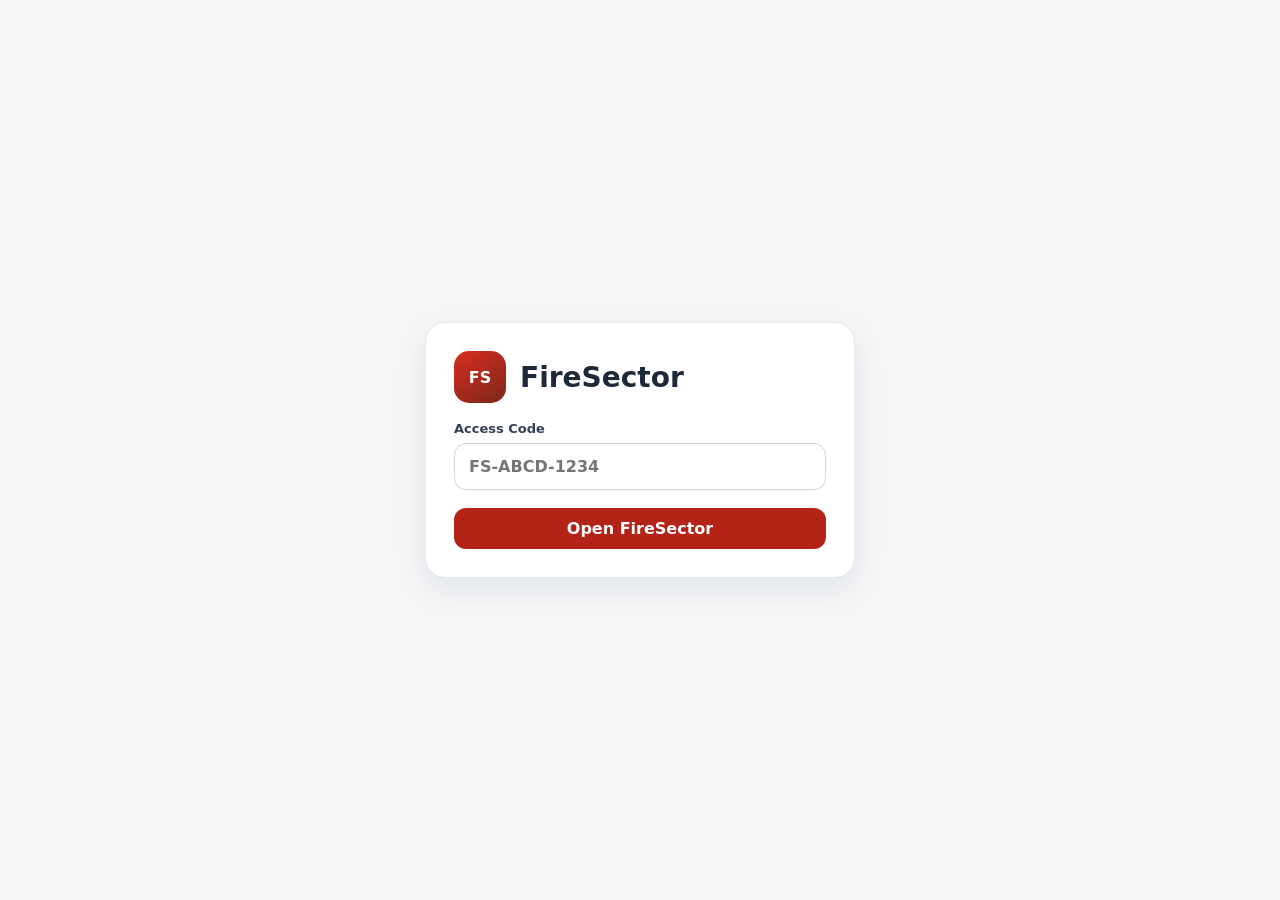
==== index.html @ ed6904ea "Add files via upload" ====
<!doctype html>
<html lang="en">
<head>
  <meta charset="utf-8">
  <meta name="viewport" content="width=device-width,initial-scale=1,viewport-fit=cover,user-scalable=no">
  <meta name="theme-color" content="#b42318">
  <meta name="description" content="FireSector Responder">
  <link rel="manifest" href="manifest.webmanifest">
  <link rel="apple-touch-icon" href="assets/icon-192.png">
  <link rel="icon" href="assets/icon-192.png">
  <link rel="stylesheet" href="styles.css">
  <title>FireSector</title>
</head>
<body>
  <section id="accessScreen" class="screen center">
    <form id="accessForm" class="card auth-card" novalidate>
      <div class="brand-stack">
        <div class="logo">FS</div>
        <div>
          <h1>FireSector</h1>
        </div>
      </div>

      <label>
        Access Code
        <input
          id="accessCode"
          type="text"
          inputmode="text"
          autocomplete="one-time-code"
          autocapitalize="characters"
          spellcheck="false"
          maxlength="12"
          placeholder="FS-ABCD-1234"
          required
        >
      </label>

      <div id="accessError" class="error hidden"></div>
      <button id="accessSubmit" type="submit">Open FireSector</button>
    </form>
  </section>

  <section id="mapScreen" class="map-screen hidden" aria-label="FireSector responder map">
    <div id="map" class="map" role="application" aria-label="FireSector map">
      <div id="tileLayer" class="tile-layer"></div>
      <svg id="farmBoundaryLayer" class="farm-boundary-layer" aria-hidden="true"></svg>
      <div id="radiusOverlay" class="radius-overlay hidden"></div>
      <svg id="navigationLayer" class="navigation-layer" aria-hidden="true"></svg>
      <div id="markerLayer" class="marker-layer"></div>
      <div id="locationCone" class="location-cone hidden"></div>
      <div id="locationDot" class="location-dot hidden"></div>
      <div id="markerDetails" class="marker-details hidden"></div>

      <div class="map-controls">
        <button id="zoomIn" class="map-button" type="button" aria-label="Zoom in">+</button>
        <button id="zoomOut" class="map-button" type="button" aria-label="Zoom out">−</button>
        <button id="recenter" class="map-button map-button-icon" type="button" aria-label="Recenter on current location">⌖</button>
      </div>

      <div id="mapAttribution" class="map-attribution">© OpenStreetMap contributors</div>
    </div>

    <header class="responder-header">
      <div class="brand compact">
        <div class="logo small">FS</div>
        <strong>FireSector</strong>
      </div>

      <div class="header-actions">
        <div id="countdown" class="countdown">—</div>
        <button id="menuButton" class="menu-button" type="button" aria-label="Open menu">☰</button>
      </div>
    </header>

    <div id="syncBadge" class="sync-badge hidden">Offline</div>

    <div id="navigationCard" class="navigation-card hidden">
      <div>
        <span>Nearest Water Point</span>
        <strong id="navigationName">—</strong>
        <small id="navigationDistance">—</small>
      </div>
      <button id="stopNavigation" class="icon-button" type="button" aria-label="Stop navigation">×</button>
    </div>

    <div id="menuBackdrop" class="menu-backdrop hidden"></div>
    <aside id="menuDrawer" class="menu-drawer hidden" aria-label="FireSector menu">
      <div class="menu-head">
        <div>
          <strong id="menuAreaName">FireSector</strong>
          <span id="menuScope">—</span>
        </div>
        <button id="closeMenu" class="icon-button" type="button" aria-label="Close menu">×</button>
      </div>

      <button id="menuRecenter" class="menu-row" type="button">
        <span>⌖</span>
        <strong>Current Location</strong>
      </button>
      <button id="nearestWater" class="menu-row" type="button">
        <span>◉</span>
        <strong>Nearest Water Point</strong>
      </button>
      <button id="toggleMapMode" class="menu-row" type="button">
        <span>▧</span>
        <div>
          <strong>Map Style</strong>
          <small id="mapModeLabel">Terrain</small>
        </div>
      </button>
      <button id="installButton" class="menu-row hidden" type="button">
        <span>⇩</span>
        <strong>Install FireSector</strong>
      </button>
      <button id="endAccess" class="menu-row danger-row" type="button">
        <span>×</span>
        <strong>Close Access</strong>
      </button>
    </aside>
  </section>

  <script src="app.js"></script>
</body>
</html>
---- styles.css ----
*{box-sizing:border-box}
:root{
  --bg:#f4f6f8;
  --surface:#fff;
  --text:#1d2939;
  --muted:#667085;
  --border:#e4e7ec;
  --brand:#b42318;
  --brand-dark:#7a271a;
  --brand-soft:#fef3f2;
  --blue:#175cd3;
  --blue-soft:#eff8ff;
  --marker-water:#1976d2;
  --marker-gate:#202124;
  --marker-landmark:#1f6b3a;
  --marker-fire:#f57c00;
  --radius-fill:rgba(126,188,255,.18);
  --radius-border:#235b92;
}
html,body{margin:0;width:100%;min-height:100%;background:var(--bg);color:var(--text);font-family:system-ui,-apple-system,Segoe UI,sans-serif;overscroll-behavior:none}
body{min-height:100vh}
button,input{font:inherit}
button{border:0;border-radius:12px;padding:11px 15px;font-weight:800;cursor:pointer;background:var(--brand);color:#fff}
button:disabled{opacity:.5;cursor:not-allowed}
.hidden{display:none!important}
.screen{min-height:100vh}
.center{display:grid;place-items:center;padding:24px}
.card{background:#fff;border:1px solid var(--border);border-radius:20px;padding:28px;box-shadow:0 12px 32px #10182814}
.auth-card{width:min(100%,430px);display:grid;gap:18px}
.brand-stack{display:flex;align-items:center;gap:14px}
.brand-stack h1{margin:0;font-size:28px}
.logo{width:52px;height:52px;border-radius:15px;display:grid;place-items:center;background:linear-gradient(145deg,#d92d20,var(--brand-dark));color:#fff;font-weight:900}
.logo.small{width:38px;height:38px;border-radius:11px}
label{display:grid;gap:7px;font-size:13px;font-weight:700;color:#344054}
input{width:100%;padding:13px 14px;border:1px solid #d0d5dd;border-radius:12px;background:#fff;color:var(--text);outline:none;font-size:16px}
input:focus{border-color:var(--blue);box-shadow:0 0 0 3px #dbeafe}
input::selection{background:#dbeafe;color:#1d2939}
.error{padding:11px 13px;border-radius:10px;background:#fef3f2;color:#b42318;border:1px solid #fecdca;font-size:13px}

.map-screen{position:fixed;inset:0;background:#dce8ef;overflow:hidden}
.map{position:absolute;inset:0;overflow:hidden;touch-action:none;user-select:none;background:#dce8ef;cursor:grab}
.map.dragging{cursor:grabbing}
.tile-layer{position:absolute;inset:0;overflow:hidden}
.map-tile{position:absolute;width:256px;height:256px;max-width:none;user-select:none;pointer-events:none}
.farm-boundary-layer,.navigation-layer{position:absolute;inset:0;width:100%;height:100%;pointer-events:none;overflow:visible}
.farm-boundary{fill:none;stroke:#0099ff;stroke-width:2;vector-effect:non-scaling-stroke}
.farm-boundary.private{stroke:#e11d48;stroke-width:3}
.farm-label{font:800 12px system-ui,-apple-system,Segoe UI,sans-serif;fill:#1d2939;paint-order:stroke;stroke:rgba(255,255,255,.9);stroke-width:3;stroke-linejoin:round}
.navigation-line{stroke:#4285f4;stroke-width:4.5;stroke-dasharray:7 7;stroke-linecap:round;opacity:.9}
.radius-overlay{position:absolute;border-radius:50%;background:var(--radius-fill);border:2px solid var(--radius-border);pointer-events:none;z-index:4;box-shadow:0 0 0 1px rgba(255,255,255,.28) inset}
.marker-layer{position:absolute;inset:0;z-index:8;pointer-events:none}
.map-marker{position:absolute;width:34px;height:34px;margin-left:-17px;margin-top:-28px;border:3px solid #fff;border-radius:50% 50% 50% 0;transform:rotate(-45deg);box-shadow:0 3px 8px rgba(16,24,40,.34);pointer-events:auto;cursor:pointer;padding:0;z-index:8}
.map-marker::after{content:'';position:absolute;width:10px;height:10px;border-radius:50%;background:#fff;left:9px;top:9px}
.map-marker.water{background:var(--marker-water)}
.map-marker.gate{background:var(--marker-gate)}
.map-marker.landmark{background:var(--marker-landmark)}
.map-marker.fire{background:var(--marker-fire)}
.map-marker.fire::before{content:'';position:absolute;inset:-9px;border-radius:50%;background:rgba(245,124,0,.27);animation:fire-pulse 1.45s ease-out infinite;transform:rotate(45deg);z-index:-1}
@keyframes fire-pulse{0%{transform:rotate(45deg) scale(.55);opacity:.95}100%{transform:rotate(45deg) scale(1.45);opacity:0}}
.map-marker.selected{z-index:28}
.marker-details{position:absolute;z-index:45;min-width:190px;max-width:min(280px,calc(100vw - 28px));transform:translate(-50%,calc(-100% - 38px));background:#fff;border:1px solid var(--border);border-radius:14px;padding:12px 13px;box-shadow:0 12px 30px rgba(16,24,40,.22);pointer-events:auto}
.marker-details strong{display:block;font-size:14px;margin-bottom:5px}
.marker-details dl{margin:0;display:grid;gap:4px}
.marker-details div{display:grid;grid-template-columns:auto 1fr;gap:8px;font-size:11px;line-height:1.35}
.marker-details dt{color:var(--muted);font-weight:800}
.marker-details dd{margin:0;color:#344054;min-width:0;word-break:break-word}
.marker-details .detail-action{width:100%;margin-top:9px;background:var(--blue)}

.location-dot{position:absolute;z-index:24;width:18px;height:18px;margin-left:-9px;margin-top:-9px;border-radius:50%;background:#2563eb;border:4px solid #fff;box-shadow:0 2px 10px rgba(37,99,235,.45);pointer-events:none}
.location-cone{position:absolute;z-index:22;width:0;height:0;margin-left:-42px;margin-top:-78px;border-left:42px solid transparent;border-right:42px solid transparent;border-bottom:92px solid rgba(37,99,235,.18);transform-origin:42px 78px;pointer-events:none;filter:drop-shadow(0 1px 1px rgba(37,99,235,.18))}

.responder-header{position:absolute;left:12px;right:12px;top:calc(12px + env(safe-area-inset-top));z-index:60;min-height:58px;padding:9px 10px 9px 12px;border:1px solid rgba(228,231,236,.92);border-radius:17px;background:rgba(255,255,255,.95);box-shadow:0 10px 26px rgba(16,24,40,.15);display:flex;align-items:center;justify-content:space-between;gap:12px;backdrop-filter:blur(10px)}
.brand.compact{display:flex;align-items:center;gap:9px;min-width:0}
.brand.compact strong{white-space:nowrap}
.header-actions{display:flex;align-items:center;gap:7px}
.countdown{padding:7px 10px;border-radius:999px;background:var(--brand-soft);color:var(--brand);font-size:12px;font-weight:900;white-space:nowrap}
.menu-button{width:42px;height:42px;padding:0;border-radius:12px;background:#101828;font-size:20px}
.map-controls{position:absolute;z-index:40;right:12px;top:calc(87px + env(safe-area-inset-top));display:grid;gap:6px}
.map-button{width:42px;height:42px;padding:0;background:#fff;color:#344054;border:1px solid #d0d5dd;font-size:22px;box-shadow:0 3px 10px rgba(16,24,40,.12)}
.map-button-icon{font-size:20px;color:var(--blue)}
.map-attribution{position:absolute;right:5px;bottom:4px;z-index:12;padding:2px 5px;background:rgba(255,255,255,.86);color:#475467;font-size:9px;border-radius:4px;pointer-events:none}
.sync-badge{position:absolute;z-index:55;left:50%;top:calc(82px + env(safe-area-inset-top));transform:translateX(-50%);padding:6px 10px;border-radius:999px;background:#fffaeb;color:#b54708;border:1px solid #fedf89;font-size:11px;font-weight:850;box-shadow:0 5px 14px rgba(16,24,40,.1)}

.menu-backdrop{position:absolute;inset:0;z-index:70;background:rgba(16,24,40,.34)}
.menu-drawer{position:absolute;right:0;top:0;bottom:0;z-index:75;width:min(86vw,340px);background:#fff;padding:calc(18px + env(safe-area-inset-top)) 14px calc(18px + env(safe-area-inset-bottom));box-shadow:-15px 0 35px rgba(16,24,40,.2);display:grid;align-content:start;gap:8px;overflow:auto}
.menu-head{display:flex;align-items:flex-start;justify-content:space-between;gap:12px;padding:4px 4px 14px;border-bottom:1px solid var(--border);margin-bottom:4px}
.menu-head>div{display:grid;gap:3px}
.menu-head span{font-size:12px;color:var(--muted)}
.icon-button{width:38px;height:38px;padding:0;display:grid;place-items:center;background:#fff;color:#475467;border:1px solid #d0d5dd;font-size:22px}
.menu-row{width:100%;display:grid;grid-template-columns:30px 1fr;align-items:center;gap:8px;text-align:left;background:#fff;color:#344054;border:1px solid transparent;padding:12px 10px}
.menu-row:hover,.menu-row:active{background:#f9fafb;border-color:#eaecf0}
.menu-row>span{font-size:19px;text-align:center;color:#475467}
.menu-row>div{display:grid;gap:2px}
.menu-row small{color:var(--muted);font-weight:700}
.danger-row{color:#b42318;margin-top:8px;border-top:1px solid #f2f4f7;border-radius:0;padding-top:18px}
.danger-row>span{color:#b42318}

.navigation-card{position:absolute;left:12px;right:12px;bottom:calc(12px + env(safe-area-inset-bottom));z-index:58;background:#fff;border:1px solid var(--border);border-radius:16px;padding:13px 13px 13px 15px;box-shadow:0 10px 28px rgba(16,24,40,.18);display:grid;grid-template-columns:1fr auto;align-items:center;gap:12px}
.navigation-card>div{display:grid;gap:2px;min-width:0}
.navigation-card span{font-size:10px;letter-spacing:.08em;color:var(--blue);font-weight:900;text-transform:uppercase}
.navigation-card strong{white-space:nowrap;overflow:hidden;text-overflow:ellipsis}
.navigation-card small{color:var(--muted)}

@media(max-width:480px){
  .center{padding:18px}
  .card{padding:23px}
  .responder-header{left:8px;right:8px;top:calc(8px + env(safe-area-inset-top))}
  .map-controls{right:8px;top:calc(82px + env(safe-area-inset-top))}
  .countdown{font-size:11px;padding:7px 8px}
  .brand.compact strong{font-size:14px}
  .navigation-card{left:8px;right:8px;bottom:calc(8px + env(safe-area-inset-bottom))}
}

@media(prefers-reduced-motion:reduce){
  .map-marker.fire::before{animation:none;opacity:.28}
}
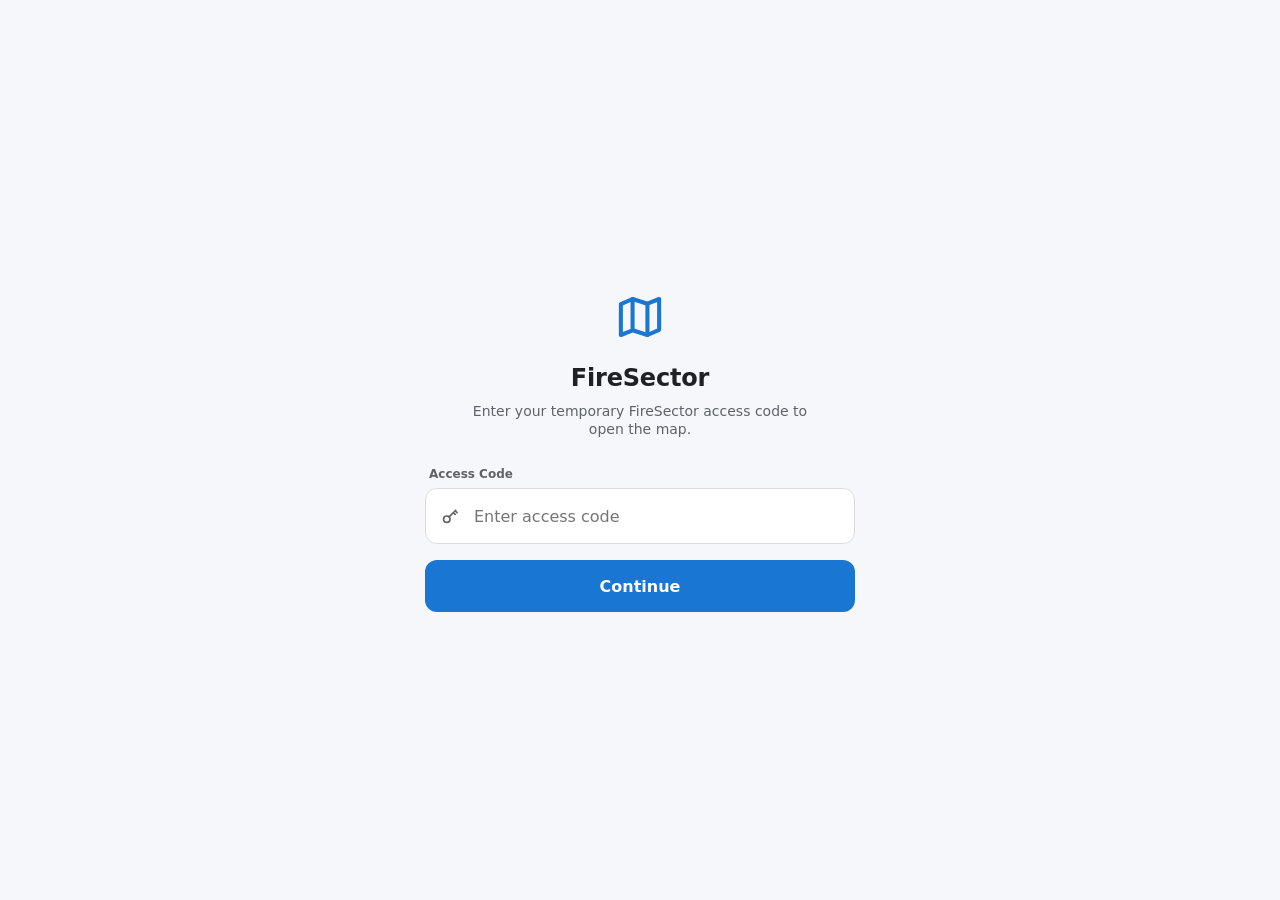
==== commit b6a21883: "Add files via upload" ====
--- a/index.html
+++ b/index.html
@@ -3,7 +3,7 @@
 <head>
   <meta charset="utf-8">
   <meta name="viewport" content="width=device-width,initial-scale=1,viewport-fit=cover,user-scalable=no">
-  <meta name="theme-color" content="#b42318">
+  <meta name="theme-color" content="#f5f7fa">
   <meta name="description" content="FireSector Responder">
   <link rel="manifest" href="manifest.webmanifest">
   <link rel="apple-touch-icon" href="assets/icon-192.png">
@@ -12,32 +12,40 @@
   <title>FireSector</title>
 </head>
 <body>
-  <section id="accessScreen" class="screen center">
-    <form id="accessForm" class="card auth-card" novalidate>
-      <div class="brand-stack">
-        <div class="logo">FS</div>
-        <div>
-          <h1>FireSector</h1>
+  <section id="accessScreen" class="screen access-screen">
+    <form id="accessForm" class="access-form" novalidate>
+      <div class="access-map-icon" aria-hidden="true">
+        <svg viewBox="0 0 24 24" focusable="false">
+          <path d="M3.5 6.3 8.7 4l6.6 2.1L20.5 4v13.7L15.3 20l-6.6-2.1L3.5 20V6.3Z"/>
+          <path d="M8.7 4v13.9M15.3 6.1V20"/>
+        </svg>
+      </div>
+      <h1>FireSector</h1>
+      <p class="access-intro">Enter your temporary FireSector access code to open the map.</p>
+
+      <label class="access-field">
+        <span>Access Code</span>
+        <div class="input-with-icon">
+          <svg viewBox="0 0 24 24" aria-hidden="true">
+            <circle cx="8.5" cy="15.5" r="3.5"/>
+            <path d="m11 13 7.3-7.3M15.7 8.3l2 2M17.7 6.3l2 2"/>
+          </svg>
+          <input
+            id="accessCode"
+            type="text"
+            inputmode="text"
+            autocomplete="one-time-code"
+            autocapitalize="characters"
+            spellcheck="false"
+            maxlength="12"
+            placeholder="Enter access code"
+            required
+          >
         </div>
-      </div>
-
-      <label>
-        Access Code
-        <input
-          id="accessCode"
-          type="text"
-          inputmode="text"
-          autocomplete="one-time-code"
-          autocapitalize="characters"
-          spellcheck="false"
-          maxlength="12"
-          placeholder="FS-ABCD-1234"
-          required
-        >
       </label>
 
       <div id="accessError" class="error hidden"></div>
-      <button id="accessSubmit" type="submit">Open FireSector</button>
+      <button id="accessSubmit" class="continue-button" type="submit">Continue</button>
     </form>
   </section>
 
@@ -48,74 +56,88 @@
       <div id="radiusOverlay" class="radius-overlay hidden"></div>
       <svg id="navigationLayer" class="navigation-layer" aria-hidden="true"></svg>
       <div id="markerLayer" class="marker-layer"></div>
-      <div id="locationCone" class="location-cone hidden"></div>
+      <div id="locationCone" class="location-cone hidden" aria-hidden="true">
+        <svg viewBox="0 0 36 48" focusable="false">
+          <path d="M18 2.5 32 43 18 36.2 4 43 18 2.5Z"/>
+        </svg>
+      </div>
       <div id="locationDot" class="location-dot hidden"></div>
       <div id="markerDetails" class="marker-details hidden"></div>
-
-      <div class="map-controls">
-        <button id="zoomIn" class="map-button" type="button" aria-label="Zoom in">+</button>
-        <button id="zoomOut" class="map-button" type="button" aria-label="Zoom out">−</button>
-        <button id="recenter" class="map-button map-button-icon" type="button" aria-label="Recenter on current location">⌖</button>
+      <button id="mapInfoButton" class="map-info-button" type="button" aria-label="Map information" aria-expanded="false">
+        <span aria-hidden="true">i</span>
+      </button>
+      <div id="mapInfoPanel" class="map-info-panel hidden" role="status">
+        <span id="mapAttributionText">© OpenStreetMap contributors</span>
       </div>
-
-      <div id="mapAttribution" class="map-attribution">© OpenStreetMap contributors</div>
     </div>
 
-    <header class="responder-header">
-      <div class="brand compact">
-        <div class="logo small">FS</div>
-        <strong>FireSector</strong>
-      </div>
+    <button id="menuButton" class="floating-button menu-fab" type="button" aria-label="Open menu">
+      <svg viewBox="0 0 24 24" aria-hidden="true"><path d="M4 7h16M4 12h16M4 17h16"/></svg>
+    </button>
 
-      <div class="header-actions">
-        <div id="countdown" class="countdown">—</div>
-        <button id="menuButton" class="menu-button" type="button" aria-label="Open menu">☰</button>
-      </div>
-    </header>
+    <div class="expiry-pill" aria-live="polite">
+      <svg viewBox="0 0 24 24" aria-hidden="true">
+        <circle cx="12" cy="13" r="7.5"/>
+        <path d="M12 5.5V3M9.5 3h5M12 13V9.5M12 13l2.7 1.7"/>
+      </svg>
+      <strong>Expires in <span id="countdown">—</span></strong>
+    </div>
 
     <div id="syncBadge" class="sync-badge hidden">Offline</div>
 
+    <div class="map-action-row">
+      <button id="nearestWater" class="floating-button action-fab" type="button" aria-label="Nearest Water Point">
+        <svg class="water-icon" viewBox="0 0 24 24" aria-hidden="true">
+          <path d="M12 3.2c-1.4 2.7-5.3 6.7-5.3 10.6A5.3 5.3 0 0 0 12 19.1a5.3 5.3 0 0 0 5.3-5.3C17.3 9.9 13.4 5.9 12 3.2Z"/>
+        </svg>
+      </button>
+      <button id="recenter" class="floating-button action-fab" type="button" aria-label="Re-centre on my location">
+        <svg viewBox="0 0 24 24" aria-hidden="true">
+          <circle cx="12" cy="12" r="5"/>
+          <circle cx="12" cy="12" r="1.4" class="fill"/>
+          <path d="M12 2.7v3M12 18.3v3M2.7 12h3M18.3 12h3"/>
+        </svg>
+      </button>
+    </div>
+
     <div id="navigationCard" class="navigation-card hidden">
+      <div class="navigation-water-icon" aria-hidden="true">
+        <svg viewBox="0 0 24 24"><path d="M12 3.2c-1.4 2.7-5.3 6.7-5.3 10.6A5.3 5.3 0 0 0 12 19.1a5.3 5.3 0 0 0 5.3-5.3C17.3 9.9 13.4 5.9 12 3.2Z"/></svg>
+      </div>
       <div>
         <span>Nearest Water Point</span>
         <strong id="navigationName">—</strong>
         <small id="navigationDistance">—</small>
       </div>
-      <button id="stopNavigation" class="icon-button" type="button" aria-label="Stop navigation">×</button>
+      <button id="stopNavigation" class="navigation-close" type="button" aria-label="Stop navigation">×</button>
     </div>
 
     <div id="menuBackdrop" class="menu-backdrop hidden"></div>
-    <aside id="menuDrawer" class="menu-drawer hidden" aria-label="FireSector menu">
-      <div class="menu-head">
-        <div>
-          <strong id="menuAreaName">FireSector</strong>
-          <span id="menuScope">—</span>
-        </div>
-        <button id="closeMenu" class="icon-button" type="button" aria-label="Close menu">×</button>
-      </div>
+    <aside id="menuDrawer" class="menu-drawer hidden" aria-label="Emergency Map menu">
+      <div class="drawer-title">Emergency Map</div>
+      <div class="drawer-divider"></div>
+      <div class="drawer-section-title">Map View</div>
 
-      <button id="menuRecenter" class="menu-row" type="button">
-        <span>⌖</span>
-        <strong>Current Location</strong>
+      <button id="terrainView" class="map-view-row selected" type="button">
+        <svg viewBox="0 0 24 24" aria-hidden="true">
+          <path d="m3.5 6.3 5.2-2.2 6.6 2.1 5.2-2.1v13.6l-5.2 2.2-6.6-2.1-5.2 2.1V6.3Z"/>
+          <path d="M8.7 4.1v13.7M15.3 6.2v13.7"/>
+        </svg>
+        <span>Terrain</span>
+        <span class="map-view-check" aria-hidden="true">
+          <svg viewBox="0 0 24 24"><circle cx="12" cy="12" r="10" class="fill-circle"/><path d="m7.6 12.3 2.8 2.8 6-6" class="check-path"/></svg>
+        </span>
       </button>
-      <button id="nearestWater" class="menu-row" type="button">
-        <span>◉</span>
-        <strong>Nearest Water Point</strong>
-      </button>
-      <button id="toggleMapMode" class="menu-row" type="button">
-        <span>▧</span>
-        <div>
-          <strong>Map Style</strong>
-          <small id="mapModeLabel">Terrain</small>
-        </div>
-      </button>
-      <button id="installButton" class="menu-row hidden" type="button">
-        <span>⇩</span>
-        <strong>Install FireSector</strong>
-      </button>
-      <button id="endAccess" class="menu-row danger-row" type="button">
-        <span>×</span>
-        <strong>Close Access</strong>
+
+      <button id="satelliteView" class="map-view-row" type="button">
+        <svg viewBox="0 0 24 24" aria-hidden="true">
+          <path d="m7.2 13.5 3.3 3.3M10 10.7l3.3 3.3M12.8 7.9l3.3 3.3M8.8 17.2l-2.2 2.2-3.9-3.9 2.2-2.2M15.2 4.2 17.4 2l3.9 3.9-2.2 2.2M10.7 16.9 16.9 10.7"/>
+          <path d="M14.8 18.8c2 .1 3.8-.6 5.2-2M5.2 9.2c-.1-2 .6-3.8 2-5.2"/>
+        </svg>
+        <span>Satellite / Hybrid</span>
+        <span class="map-view-check" aria-hidden="true">
+          <svg viewBox="0 0 24 24"><circle cx="12" cy="12" r="10" class="fill-circle"/><path d="m7.6 12.3 2.8 2.8 6-6" class="check-path"/></svg>
+        </span>
       </button>
     </aside>
   </section>
--- a/styles.css
+++ b/styles.css
@@ -1,116 +1,171 @@
 *{box-sizing:border-box}
 :root{
-  --bg:#f4f6f8;
-  --surface:#fff;
-  --text:#1d2939;
-  --muted:#667085;
-  --border:#e4e7ec;
-  --brand:#b42318;
-  --brand-dark:#7a271a;
-  --brand-soft:#fef3f2;
-  --blue:#175cd3;
-  --blue-soft:#eff8ff;
-  --marker-water:#1976d2;
-  --marker-gate:#202124;
-  --marker-landmark:#1f6b3a;
-  --marker-fire:#f57c00;
+  --bg:#f5f7fa;
+  --surface:#ffffff;
+  --text:#202124;
+  --muted:#666666;
+  --border:#dadce0;
+  --blue:#1976d2;
+  --blue-dark:#0d47a1;
+  --blue-soft:#e8f1fd;
+  --purple:#6f52b5;
+  --orange:#f57c00;
+  --orange-dark:#e65100;
+  --gate:#202124;
+  --gate-outline:#050505;
+  --landmark:#1f6b3a;
+  --landmark-outline:#124425;
   --radius-fill:rgba(126,188,255,.18);
   --radius-border:#235b92;
 }
-html,body{margin:0;width:100%;min-height:100%;background:var(--bg);color:var(--text);font-family:system-ui,-apple-system,Segoe UI,sans-serif;overscroll-behavior:none}
+html,body{margin:0;width:100%;min-height:100%;background:var(--bg);color:var(--text);font-family:system-ui,-apple-system,BlinkMacSystemFont,"Segoe UI",sans-serif;overscroll-behavior:none}
 body{min-height:100vh}
 button,input{font:inherit}
-button{border:0;border-radius:12px;padding:11px 15px;font-weight:800;cursor:pointer;background:var(--brand);color:#fff}
-button:disabled{opacity:.5;cursor:not-allowed}
+button{cursor:pointer}
+button:disabled{opacity:.55;cursor:not-allowed}
 .hidden{display:none!important}
 .screen{min-height:100vh}
-.center{display:grid;place-items:center;padding:24px}
-.card{background:#fff;border:1px solid var(--border);border-radius:20px;padding:28px;box-shadow:0 12px 32px #10182814}
-.auth-card{width:min(100%,430px);display:grid;gap:18px}
-.brand-stack{display:flex;align-items:center;gap:14px}
-.brand-stack h1{margin:0;font-size:28px}
-.logo{width:52px;height:52px;border-radius:15px;display:grid;place-items:center;background:linear-gradient(145deg,#d92d20,var(--brand-dark));color:#fff;font-weight:900}
-.logo.small{width:38px;height:38px;border-radius:11px}
-label{display:grid;gap:7px;font-size:13px;font-weight:700;color:#344054}
-input{width:100%;padding:13px 14px;border:1px solid #d0d5dd;border-radius:12px;background:#fff;color:var(--text);outline:none;font-size:16px}
-input:focus{border-color:var(--blue);box-shadow:0 0 0 3px #dbeafe}
-input::selection{background:#dbeafe;color:#1d2939}
-.error{padding:11px 13px;border-radius:10px;background:#fef3f2;color:#b42318;border:1px solid #fecdca;font-size:13px}
 
-.map-screen{position:fixed;inset:0;background:#dce8ef;overflow:hidden}
-.map{position:absolute;inset:0;overflow:hidden;touch-action:none;user-select:none;background:#dce8ef;cursor:grab}
+/* Access screen — mirrors the Android Emergency app */
+.access-screen{display:flex;align-items:center;justify-content:center;padding:28px;background:#f5f7fa}
+.access-form{width:min(100%,430px);display:flex;flex-direction:column;align-items:stretch;text-align:center}
+.access-map-icon{width:58px;height:58px;display:grid;place-items:center;margin:0 auto 18px;color:var(--blue)}
+.access-map-icon svg{width:54px;height:54px;fill:none;stroke:currentColor;stroke-width:1.8;stroke-linecap:round;stroke-linejoin:round}
+.access-form h1{margin:0;color:#202124;font-size:24px;line-height:1.2;font-weight:800;letter-spacing:-.2px}
+.access-intro{margin:9px auto 28px;max-width:360px;color:#5f6368;font-size:14px;line-height:1.35}
+.access-field{display:block;text-align:left}
+.access-field>span{display:block;margin:0 0 7px 4px;color:#5f6368;font-size:12px;font-weight:600}
+.input-with-icon{position:relative}
+.input-with-icon>svg{position:absolute;left:14px;top:50%;width:22px;height:22px;transform:translateY(-50%);fill:none;stroke:#5f6368;stroke-width:1.8;stroke-linecap:round;stroke-linejoin:round;pointer-events:none}
+input{width:100%;height:56px;padding:0 15px 0 48px;border:1px solid #dadce0;border-radius:12px;background:#fff;color:#202124;outline:none;font-size:16px;transition:border-color .12s ease,box-shadow .12s ease}
+input:focus{border-color:var(--blue);box-shadow:0 0 0 1px var(--blue)}
+input::selection{background:#dbeafe;color:#202124}
+.error{margin-top:10px;padding:10px 12px;border-radius:10px;background:#fef3f2;color:#b42318;border:1px solid #fecdca;font-size:13px;text-align:left}
+.continue-button{width:100%;height:52px;margin-top:16px;border:0;border-radius:12px;background:var(--blue);color:#fff;font-size:16px;font-weight:700;box-shadow:none}
+.continue-button:active{background:#1565c0}
+
+/* Map */
+.map-screen{position:fixed;inset:0;background:#ebe7df;overflow:hidden}
+.map{position:absolute;inset:0;overflow:hidden;touch-action:none;user-select:none;background:#ebe7df;cursor:grab}
 .map.dragging{cursor:grabbing}
 .tile-layer{position:absolute;inset:0;overflow:hidden}
 .map-tile{position:absolute;width:256px;height:256px;max-width:none;user-select:none;pointer-events:none}
 .farm-boundary-layer,.navigation-layer{position:absolute;inset:0;width:100%;height:100%;pointer-events:none;overflow:visible}
-.farm-boundary{fill:none;stroke:#0099ff;stroke-width:2;vector-effect:non-scaling-stroke}
-.farm-boundary.private{stroke:#e11d48;stroke-width:3}
-.farm-label{font:800 12px system-ui,-apple-system,Segoe UI,sans-serif;fill:#1d2939;paint-order:stroke;stroke:rgba(255,255,255,.9);stroke-width:3;stroke-linejoin:round}
+.farm-boundary{fill:none;stroke:#0797df;stroke-width:2.2;vector-effect:non-scaling-stroke}
+.farm-boundary.private{stroke:#ed174c;stroke-width:3}
+.farm-label{font:700 13px system-ui,-apple-system,"Segoe UI",sans-serif;fill:#263238;paint-order:stroke;stroke:rgba(255,255,255,.9);stroke-width:3;stroke-linejoin:round}
 .navigation-line{stroke:#4285f4;stroke-width:4.5;stroke-dasharray:7 7;stroke-linecap:round;opacity:.9}
-.radius-overlay{position:absolute;border-radius:50%;background:var(--radius-fill);border:2px solid var(--radius-border);pointer-events:none;z-index:4;box-shadow:0 0 0 1px rgba(255,255,255,.28) inset}
+.radius-overlay{position:absolute;border-radius:50%;background:var(--radius-fill);border:2px solid var(--radius-border);pointer-events:none;z-index:4;box-shadow:0 0 0 1px rgba(255,255,255,.18) inset}
 .marker-layer{position:absolute;inset:0;z-index:8;pointer-events:none}
-.map-marker{position:absolute;width:34px;height:34px;margin-left:-17px;margin-top:-28px;border:3px solid #fff;border-radius:50% 50% 50% 0;transform:rotate(-45deg);box-shadow:0 3px 8px rgba(16,24,40,.34);pointer-events:auto;cursor:pointer;padding:0;z-index:8}
-.map-marker::after{content:'';position:absolute;width:10px;height:10px;border-radius:50%;background:#fff;left:9px;top:9px}
-.map-marker.water{background:var(--marker-water)}
-.map-marker.gate{background:var(--marker-gate)}
-.map-marker.landmark{background:var(--marker-landmark)}
-.map-marker.fire{background:var(--marker-fire)}
-.map-marker.fire::before{content:'';position:absolute;inset:-9px;border-radius:50%;background:rgba(245,124,0,.27);animation:fire-pulse 1.45s ease-out infinite;transform:rotate(45deg);z-index:-1}
-@keyframes fire-pulse{0%{transform:rotate(45deg) scale(.55);opacity:.95}100%{transform:rotate(45deg) scale(1.45);opacity:0}}
-.map-marker.selected{z-index:28}
-.marker-details{position:absolute;z-index:45;min-width:190px;max-width:min(280px,calc(100vw - 28px));transform:translate(-50%,calc(-100% - 38px));background:#fff;border:1px solid var(--border);border-radius:14px;padding:12px 13px;box-shadow:0 12px 30px rgba(16,24,40,.22);pointer-events:auto}
+
+/* Android-style map pins */
+.map-marker{position:absolute;width:60px;height:74px;margin-left:-30px;margin-top:-74px;border:0;background:transparent;padding:0;pointer-events:auto;cursor:pointer;z-index:8;overflow:visible;filter:drop-shadow(0 3px 3px rgba(0,0,0,.24))}
+.map-marker::before{content:"";position:absolute;left:14.5px;top:37px;width:31px;height:35px;background:var(--pin);clip-path:polygon(0 0,100% 0,50% 100%);z-index:0}
+.map-marker .pin-head{position:absolute;left:7.5px;top:1.5px;width:45px;height:45px;border-radius:50%;background:var(--pin);border:2px solid var(--pin-outline);z-index:2;display:grid;place-items:center}
+.map-marker .pin-core{width:34px;height:34px;border-radius:50%;background:#fafafa;display:grid;place-items:center}
+.map-marker .pin-core svg{width:26px;height:26px;fill:none;stroke:var(--icon);stroke-width:2;stroke-linecap:round;stroke-linejoin:round}
+.map-marker .pin-core svg.fill-icon{fill:var(--icon);stroke:none}
+.map-marker.water{--pin:#1976d2;--pin-outline:#0d47a1;--icon:#1976d2}
+.map-marker.gate{--pin:#202124;--pin-outline:#050505;--icon:#111111}
+.map-marker.landmark{--pin:#1f6b3a;--pin-outline:#124425;--icon:#1f6b3a}
+.map-marker.fire{width:82px;height:92px;margin-left:-41px;margin-top:-92px;--pin:#f57c00;--pin-outline:#e65100;--icon:#f57c00;filter:drop-shadow(0 3px 3px rgba(0,0,0,.22))}
+.map-marker.fire::before{left:25.5px;top:45px;width:31px;height:42px}
+.map-marker.fire .pin-head{left:18.5px;top:8.5px}
+.map-marker.fire .pin-head::before{content:"";position:absolute;inset:-4px;border-radius:50%;background:rgba(245,124,0,.28);animation:fire-pulse 1.45s ease-out infinite;z-index:-1}
+.map-marker.selected{z-index:32}
+.map-marker.selected .pin-head{border-width:3px}
+@keyframes fire-pulse{0%{transform:scale(.88);opacity:.95}100%{transform:scale(1.72);opacity:0}}
+
+.marker-details{position:absolute;z-index:45;min-width:190px;max-width:min(280px,calc(100vw - 28px));transform:translate(-50%,calc(-100% - 78px));background:#fff;border:1px solid #dadce0;border-radius:14px;padding:12px 13px;box-shadow:0 8px 22px rgba(0,0,0,.22);pointer-events:auto}
 .marker-details strong{display:block;font-size:14px;margin-bottom:5px}
 .marker-details dl{margin:0;display:grid;gap:4px}
 .marker-details div{display:grid;grid-template-columns:auto 1fr;gap:8px;font-size:11px;line-height:1.35}
-.marker-details dt{color:var(--muted);font-weight:800}
-.marker-details dd{margin:0;color:#344054;min-width:0;word-break:break-word}
-.marker-details .detail-action{width:100%;margin-top:9px;background:var(--blue)}
+.marker-details dt{color:#666;font-weight:800}
+.marker-details dd{margin:0;color:#3c4043;min-width:0;word-break:break-word}
+.marker-details .detail-action{width:100%;margin-top:9px;padding:10px 12px;border:0;border-radius:10px;background:var(--blue);color:#fff;font-weight:700}
 
-.location-dot{position:absolute;z-index:24;width:18px;height:18px;margin-left:-9px;margin-top:-9px;border-radius:50%;background:#2563eb;border:4px solid #fff;box-shadow:0 2px 10px rgba(37,99,235,.45);pointer-events:none}
-.location-cone{position:absolute;z-index:22;width:0;height:0;margin-left:-42px;margin-top:-78px;border-left:42px solid transparent;border-right:42px solid transparent;border-bottom:92px solid rgba(37,99,235,.18);transform-origin:42px 78px;pointer-events:none;filter:drop-shadow(0 1px 1px rgba(37,99,235,.18))}
+.location-dot{position:absolute;z-index:24;width:26px;height:26px;margin-left:-13px;margin-top:-13px;border-radius:50%;background:#4285f4;border:5px solid #fff;box-shadow:0 2px 7px rgba(0,0,0,.28);pointer-events:none}
+.location-dot::before{content:"";position:absolute;inset:-15px;border-radius:50%;background:rgba(66,133,244,.12);z-index:-1;animation:location-pulse 2s linear infinite}
+@keyframes location-pulse{0%{transform:scale(.58);opacity:.8}100%{transform:scale(1.15);opacity:0}}
+.location-cone{position:absolute;z-index:23;width:36px;height:48px;margin-left:-18px;margin-top:-43px;transform-origin:18px 43px;pointer-events:none;filter:drop-shadow(0 2px 3px rgba(0,0,0,.28))}
+.location-cone svg{display:block;width:36px;height:48px;overflow:visible}
+.location-cone path{fill:#4285f4;stroke:#fff;stroke-width:2.6;stroke-linejoin:round}
 
-.responder-header{position:absolute;left:12px;right:12px;top:calc(12px + env(safe-area-inset-top));z-index:60;min-height:58px;padding:9px 10px 9px 12px;border:1px solid rgba(228,231,236,.92);border-radius:17px;background:rgba(255,255,255,.95);box-shadow:0 10px 26px rgba(16,24,40,.15);display:flex;align-items:center;justify-content:space-between;gap:12px;backdrop-filter:blur(10px)}
-.brand.compact{display:flex;align-items:center;gap:9px;min-width:0}
-.brand.compact strong{white-space:nowrap}
-.header-actions{display:flex;align-items:center;gap:7px}
-.countdown{padding:7px 10px;border-radius:999px;background:var(--brand-soft);color:var(--brand);font-size:12px;font-weight:900;white-space:nowrap}
-.menu-button{width:42px;height:42px;padding:0;border-radius:12px;background:#101828;font-size:20px}
-.map-controls{position:absolute;z-index:40;right:12px;top:calc(87px + env(safe-area-inset-top));display:grid;gap:6px}
-.map-button{width:42px;height:42px;padding:0;background:#fff;color:#344054;border:1px solid #d0d5dd;font-size:22px;box-shadow:0 3px 10px rgba(16,24,40,.12)}
-.map-button-icon{font-size:20px;color:var(--blue)}
-.map-attribution{position:absolute;right:5px;bottom:4px;z-index:12;padding:2px 5px;background:rgba(255,255,255,.86);color:#475467;font-size:9px;border-radius:4px;pointer-events:none}
-.sync-badge{position:absolute;z-index:55;left:50%;top:calc(82px + env(safe-area-inset-top));transform:translateX(-50%);padding:6px 10px;border-radius:999px;background:#fffaeb;color:#b54708;border:1px solid #fedf89;font-size:11px;font-weight:850;box-shadow:0 5px 14px rgba(16,24,40,.1)}
+/* Android top controls */
+.floating-button{border:0;background:rgba(255,255,255,.95);color:#555;display:grid;place-items:center;box-shadow:0 5px 12px rgba(0,0,0,.22);backdrop-filter:blur(8px)}
+.floating-button svg{fill:none;stroke:currentColor;stroke-width:2;stroke-linecap:round;stroke-linejoin:round}
+.menu-fab{position:absolute;left:10px;top:calc(10px + env(safe-area-inset-top));z-index:60;width:58px;height:58px;border-radius:50%;padding:0;color:#555}
+.menu-fab svg{width:27px;height:27px}
+.expiry-pill{position:absolute;left:50%;top:calc(11px + env(safe-area-inset-top));z-index:58;transform:translateX(-50%);display:flex;align-items:center;gap:7px;padding:9px 13px;border-radius:18px;background:rgba(255,255,255,.96);box-shadow:0 5px 12px rgba(0,0,0,.22);white-space:nowrap}
+.expiry-pill svg{width:19px;height:19px;fill:none;stroke:var(--orange);stroke-width:2;stroke-linecap:round;stroke-linejoin:round;flex:0 0 auto}
+.expiry-pill strong{font-size:12px;font-weight:800;color:#3c4043}
+.sync-badge{position:absolute;z-index:59;right:12px;top:calc(14px + env(safe-area-inset-top));padding:6px 10px;border-radius:999px;background:#fff7e6;color:#b54708;border:1px solid #f7c675;font-size:11px;font-weight:800;box-shadow:0 3px 10px rgba(0,0,0,.12)}
 
-.menu-backdrop{position:absolute;inset:0;z-index:70;background:rgba(16,24,40,.34)}
-.menu-drawer{position:absolute;right:0;top:0;bottom:0;z-index:75;width:min(86vw,340px);background:#fff;padding:calc(18px + env(safe-area-inset-top)) 14px calc(18px + env(safe-area-inset-bottom));box-shadow:-15px 0 35px rgba(16,24,40,.2);display:grid;align-content:start;gap:8px;overflow:auto}
-.menu-head{display:flex;align-items:flex-start;justify-content:space-between;gap:12px;padding:4px 4px 14px;border-bottom:1px solid var(--border);margin-bottom:4px}
-.menu-head>div{display:grid;gap:3px}
-.menu-head span{font-size:12px;color:var(--muted)}
-.icon-button{width:38px;height:38px;padding:0;display:grid;place-items:center;background:#fff;color:#475467;border:1px solid #d0d5dd;font-size:22px}
-.menu-row{width:100%;display:grid;grid-template-columns:30px 1fr;align-items:center;gap:8px;text-align:left;background:#fff;color:#344054;border:1px solid transparent;padding:12px 10px}
-.menu-row:hover,.menu-row:active{background:#f9fafb;border-color:#eaecf0}
-.menu-row>span{font-size:19px;text-align:center;color:#475467}
-.menu-row>div{display:grid;gap:2px}
-.menu-row small{color:var(--muted);font-weight:700}
-.danger-row{color:#b42318;margin-top:8px;border-top:1px solid #f2f4f7;border-radius:0;padding-top:18px}
-.danger-row>span{color:#b42318}
+.map-action-row{position:absolute;z-index:58;right:14px;bottom:calc(54px + env(safe-area-inset-bottom));display:flex;align-items:center;gap:10px}
+.action-fab{width:58px;height:58px;border-radius:50%;padding:0;color:var(--blue)}
+.action-fab svg{width:29px;height:29px}
+.action-fab svg.fill .fill,.action-fab svg .fill{fill:currentColor;stroke:none}
+.action-fab .water-icon{width:27px;height:27px}
+.floating-button:active{transform:scale(.96)}
 
-.navigation-card{position:absolute;left:12px;right:12px;bottom:calc(12px + env(safe-area-inset-bottom));z-index:58;background:#fff;border:1px solid var(--border);border-radius:16px;padding:13px 13px 13px 15px;box-shadow:0 10px 28px rgba(16,24,40,.18);display:grid;grid-template-columns:1fr auto;align-items:center;gap:12px}
-.navigation-card>div{display:grid;gap:2px;min-width:0}
-.navigation-card span{font-size:10px;letter-spacing:.08em;color:var(--blue);font-weight:900;text-transform:uppercase}
-.navigation-card strong{white-space:nowrap;overflow:hidden;text-overflow:ellipsis}
-.navigation-card small{color:var(--muted)}
+.map-info-button{position:absolute;right:18px;bottom:calc(10px + env(safe-area-inset-bottom));z-index:57;width:34px;height:34px;border:0;border-radius:50%;background:rgba(255,255,255,.88);box-shadow:0 3px 9px rgba(0,0,0,.18);display:grid;place-items:center;padding:0;color:#4b4b4b}
+.map-info-button span{display:grid;place-items:center;width:21px;height:21px;border-radius:50%;background:#3f3f46;color:#fff;font:800 14px/1 system-ui,-apple-system,"Segoe UI",sans-serif}
+.map-info-panel{position:absolute;right:14px;bottom:calc(52px + env(safe-area-inset-bottom));z-index:59;max-width:min(260px,calc(100vw - 28px));padding:9px 11px;border:1px solid rgba(0,0,0,.08);border-radius:10px;background:rgba(255,255,255,.96);color:#555;font-size:11px;font-weight:600;box-shadow:0 5px 14px rgba(0,0,0,.18)}
 
-@media(max-width:480px){
-  .center{padding:18px}
-  .card{padding:23px}
-  .responder-header{left:8px;right:8px;top:calc(8px + env(safe-area-inset-top))}
-  .map-controls{right:8px;top:calc(82px + env(safe-area-inset-top))}
-  .countdown{font-size:11px;padding:7px 8px}
-  .brand.compact strong{font-size:14px}
-  .navigation-card{left:8px;right:8px;bottom:calc(8px + env(safe-area-inset-bottom))}
+/* Drawer — mirrors the Android drawer */
+.menu-backdrop{position:absolute;inset:0;z-index:70;background:rgba(0,0,0,.48)}
+.menu-drawer{position:absolute;left:0;top:0;bottom:0;z-index:75;width:min(79vw,570px);background:#fbf8ff;padding:calc(26px + env(safe-area-inset-top)) 0 calc(24px + env(safe-area-inset-bottom));box-shadow:14px 0 30px rgba(0,0,0,.20);overflow:auto}
+.drawer-title{padding:20px 38px 24px;color:#161616;font-size:28px;line-height:1.15;font-weight:800}
+.drawer-divider{height:1px;background:#dedbe2}
+.drawer-section-title{padding:38px 38px 18px;color:#616161;font-size:17px;font-weight:800}
+.map-view-row{width:100%;min-height:72px;border:0;background:transparent;color:#222;display:grid;grid-template-columns:46px 1fr 30px;align-items:center;gap:14px;padding:0 38px;text-align:left;font-size:24px;font-weight:400}
+.map-view-row>svg{width:32px;height:32px;fill:none;stroke:#333;stroke-width:1.8;stroke-linecap:round;stroke-linejoin:round}
+.map-view-row.selected{color:var(--purple)}
+.map-view-row.selected>svg{stroke:var(--purple)}
+.map-view-check{display:none;width:26px;height:26px}
+.map-view-row.selected .map-view-check{display:block}
+.map-view-check svg{width:26px;height:26px}
+.map-view-check .fill-circle{fill:var(--purple);stroke:none}
+.map-view-check .check-path{fill:none;stroke:#fff;stroke-width:2.2;stroke-linecap:round;stroke-linejoin:round}
+
+.navigation-card{position:absolute;left:14px;right:14px;bottom:calc(118px + env(safe-area-inset-bottom));z-index:58;background:rgba(255,255,255,.96);border-radius:16px;padding:11px 8px 11px 14px;box-shadow:0 6px 16px rgba(0,0,0,.24);display:grid;grid-template-columns:30px 1fr 42px;align-items:center;gap:10px}
+.navigation-water-icon{color:var(--blue)}
+.navigation-water-icon svg{width:25px;height:25px;fill:none;stroke:currentColor;stroke-width:2;stroke-linecap:round;stroke-linejoin:round}
+.navigation-card>div:nth-child(2){display:grid;gap:2px;min-width:0}
+.navigation-card span{font-size:12px;color:#666;font-weight:700;text-transform:none;letter-spacing:0}
+.navigation-card strong{font-size:14px;color:#202124;font-weight:800;white-space:nowrap;overflow:hidden;text-overflow:ellipsis}
+.navigation-card small{font-size:11px;color:#777;font-weight:600;white-space:nowrap;overflow:hidden;text-overflow:ellipsis}
+.navigation-close{width:40px;height:40px;border:0;background:transparent;color:#555;font-size:26px;border-radius:50%}
+
+@media(max-width:520px){
+  .access-screen{padding:24px 28px}
+  .menu-fab{left:10px;top:calc(10px + env(safe-area-inset-top));width:56px;height:56px}
+  .expiry-pill{top:calc(11px + env(safe-area-inset-top));padding:9px 12px}
+  .expiry-pill strong{font-size:12px}
+  .map-action-row{right:14px;bottom:calc(54px + env(safe-area-inset-bottom))}
+  .action-fab{width:56px;height:56px}
+  .drawer-title{padding-left:36px;padding-right:28px;font-size:27px}
+  .drawer-section-title{padding-left:36px;padding-right:28px;font-size:17px}
+  .map-view-row{grid-template-columns:40px 1fr 28px;gap:14px;padding:0 36px;font-size:22px}
+}
+
+@media(max-width:360px){
+  .expiry-pill{left:calc(50% + 18px)}
+  .expiry-pill strong{font-size:11px}
+  .menu-fab{width:52px;height:52px}
+  .action-fab{width:52px;height:52px}
+  .menu-drawer{width:86vw}
+  .drawer-title{padding-left:28px;font-size:24px}
+  .drawer-section-title{padding-left:28px}
+  .map-view-row{padding:0 28px;font-size:20px}
+}
+
+@media(min-width:900px){
+  .menu-drawer{width:430px}
+  .drawer-title{font-size:24px}
+  .map-view-row{font-size:20px}
 }
 
 @media(prefers-reduced-motion:reduce){
-  .map-marker.fire::before{animation:none;opacity:.28}
+  .map-marker.fire .pin-head::before,.location-dot::before{animation:none;opacity:.28}
 }
